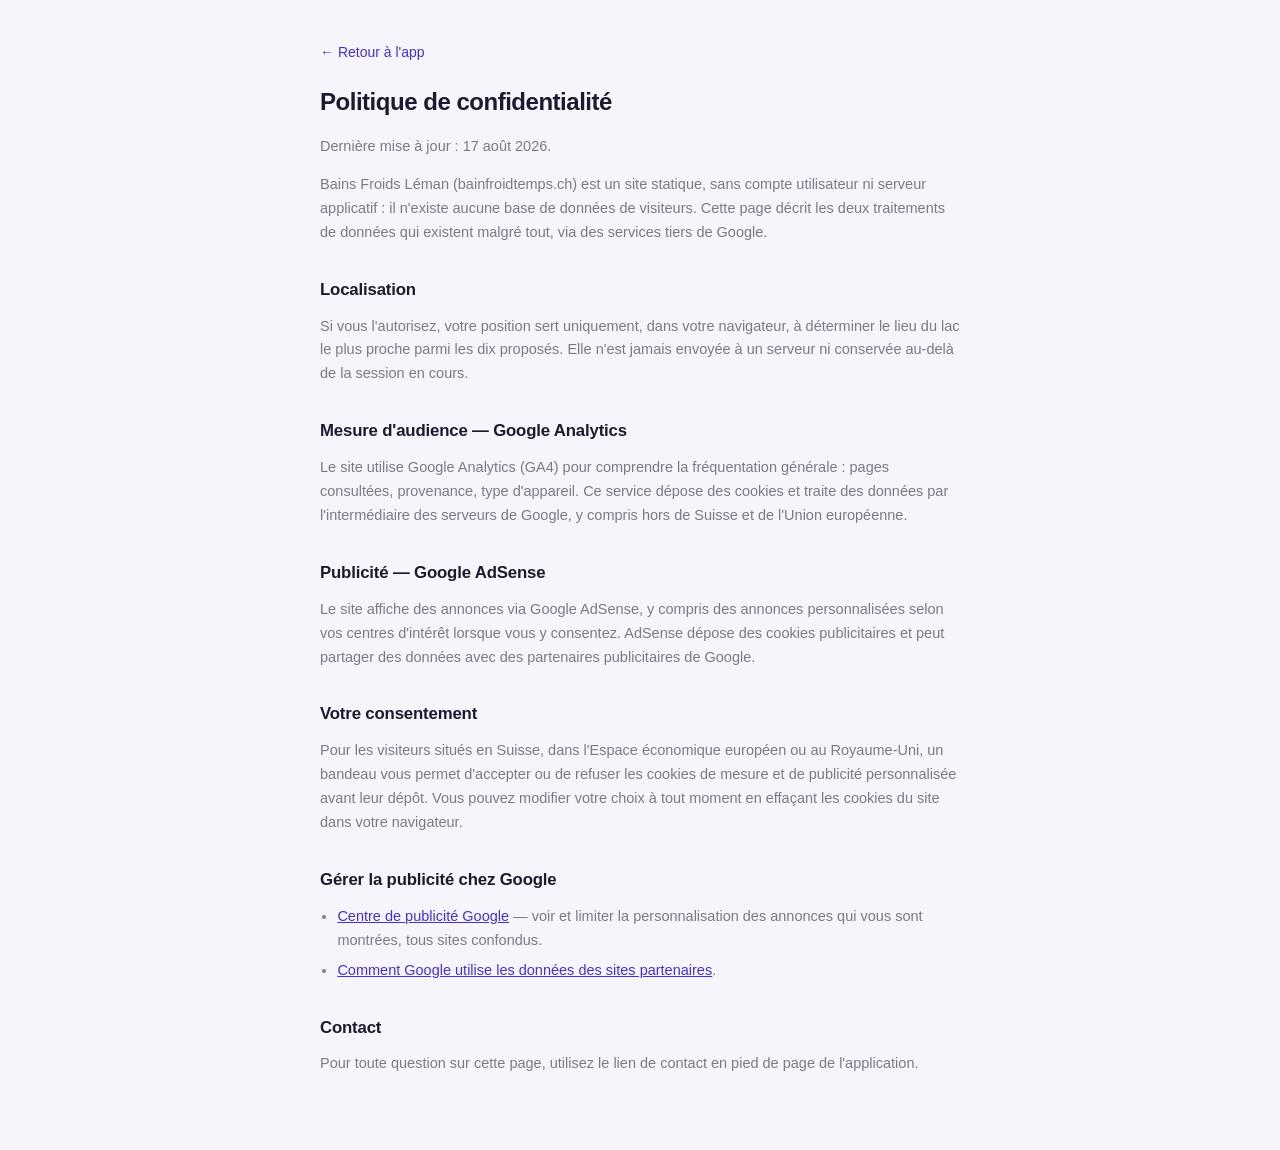
==== privacy.html @ e0126499 "Add Google Analytics and AdSense Auto ads New privacy.html covers what's now collected (GA4 analytic" ====
<!DOCTYPE html>
<html lang="fr-CH">
<head>
<meta charset="utf-8">
<meta name="viewport" content="width=device-width, initial-scale=1, viewport-fit=cover">

<title>Politique de confidentialité — Bains Froids Léman</title>
<meta name="description" content="Quelles données sont collectées sur bainfroidtemps.ch, pourquoi, et comment les gérer.">
<link rel="canonical" href="https://bainfroidtemps.ch/privacy.html">
<meta name="theme-color" content="#ece7fe" media="(prefers-color-scheme: light)">
<meta name="theme-color" content="#13131d" media="(prefers-color-scheme: dark)">
<meta name="color-scheme" content="light dark">
<link rel="icon" type="image/png" sizes="32x32" href="icons/favicon-32.png">

<!-- Google tag (gtag.js) -->
<script async src="https://www.googletagmanager.com/gtag/js?id=G-E22HBW82NT"></script>
<script>
  window.dataLayer = window.dataLayer || [];
  function gtag(){dataLayer.push(arguments);}
  gtag('js', new Date());
  gtag('config', 'G-E22HBW82NT');
</script>

<link rel="stylesheet" href="app.css">
<style>
  /* Page de texte pure : pas d'app derrière, donc pas de fond en vague ni de
     bandeau d'action fixe — juste le conteneur .prose, centré et respirant. */
  body { padding: 40px var(--gutter) 60px; }
  main { max-width: 40rem; margin: 0 auto; }
  .prose ul { margin: 0 0 14px; padding-left: 1.2em; color: var(--ink-soft); font-size: 14.5px; line-height: 1.65; }
  .prose li { margin-bottom: 6px; }
  .back { display: inline-block; margin-bottom: 24px; font-size: 14px; color: var(--accent-ink-on-soft); text-decoration: none; }
</style>
</head>
<body>
<main class="prose">
  <a class="back" href="./">← Retour à l'app</a>
  <h1>Politique de confidentialité</h1>
  <p>Dernière mise à jour : 17 août 2026.</p>

  <p>Bains Froids Léman (bainfroidtemps.ch) est un site statique, sans compte
  utilisateur ni serveur applicatif : il n'existe aucune base de données de
  visiteurs. Cette page décrit les deux traitements de données qui existent
  malgré tout, via des services tiers de Google.</p>

  <h2>Localisation</h2>
  <p>Si vous l'autorisez, votre position sert uniquement, dans votre
  navigateur, à déterminer le lieu du lac le plus proche parmi les dix
  proposés. Elle n'est jamais envoyée à un serveur ni conservée au-delà de la
  session en cours.</p>

  <h2>Mesure d'audience — Google Analytics</h2>
  <p>Le site utilise Google Analytics (GA4) pour comprendre la fréquentation
  générale : pages consultées, provenance, type d'appareil. Ce service dépose
  des cookies et traite des données par l'intermédiaire des serveurs de
  Google, y compris hors de Suisse et de l'Union européenne.</p>

  <h2>Publicité — Google AdSense</h2>
  <p>Le site affiche des annonces via Google AdSense, y compris des annonces
  personnalisées selon vos centres d'intérêt lorsque vous y consentez. AdSense
  dépose des cookies publicitaires et peut partager des données avec des
  partenaires publicitaires de Google.</p>

  <h2>Votre consentement</h2>
  <p>Pour les visiteurs situés en Suisse, dans l'Espace économique européen ou
  au Royaume-Uni, un bandeau vous permet d'accepter ou de refuser les cookies
  de mesure et de publicité personnalisée avant leur dépôt. Vous pouvez
  modifier votre choix à tout moment en effaçant les cookies du site dans
  votre navigateur.</p>

  <h2>Gérer la publicité chez Google</h2>
  <ul>
    <li><a href="https://myadcenter.google.com/" target="_blank" rel="noopener">Centre de publicité Google</a> — voir et limiter la personnalisation des annonces qui vous sont montrées, tous sites confondus.</li>
    <li><a href="https://policies.google.com/technologies/partner-sites" target="_blank" rel="noopener">Comment Google utilise les données des sites partenaires</a>.</li>
  </ul>

  <h2>Contact</h2>
  <p>Pour toute question sur cette page, utilisez le lien de contact en pied
  de page de l'application.</p>
</main>
</body>
</html>
---- app.css ----
/* Température du Léman
 *
 * Identité reprise d'une maquette d'app de réservation : violet et lilas, fonds
 * clairs, cartes blanches très arrondies, icônes en filet, et un histogramme
 * d'affluence — devenu ici « quand y aller », qui répond à la vraie question
 * d'un baigneur. La température ne colore plus le fond : elle colore les barres
 * et les points de la carte, là où elle se compare.
 */

:root {
  --ink: #1b1b2f;
  --ink-soft: rgba(27, 27, 47, .56);
  --rule: rgba(27, 27, 47, .1);
  --paper: #f5f5fb;
  --card: #ffffff;
  --accent: #7b5cf5;
  --accent-ink: #ffffff;
  --accent-soft: #ece7fe;
  /* Violet assombri : l'accent lui-même manque de contraste sur le lilas pâle. */
  --accent-ink-on-soft: #4a2fd0;
  --accent-dim: rgba(123, 92, 245, .16);

  --gutter: 20px;
  --radius: 22px;
  --radius-sm: 16px;
  /* Hauteur du bandeau d'action fixe, encoche comprise : sert à réserver la
     place en bas de page, plutôt que de deviner à chaque endroit qui en a
     besoin. Valeur de repli seulement — `app.js` la mesure et la corrige, car
     elle change avec l'encoche, l'invite d'installation et un libellé qui
     passerait à la ligne. */
  --dock-h: 90px;
}

@media (prefers-color-scheme: dark) {
  :root {
    --ink: #f2f1fa;
    --ink-soft: rgba(242, 241, 250, .58);
    --rule: rgba(242, 241, 250, .13);
    --paper: #13131d;
    --card: #1e1e2c;
    --accent: #a48cff;
    --accent-ink: #17122b;
    --accent-soft: #272041;
    --accent-ink-on-soft: #cfc2ff;
    --accent-dim: rgba(164, 140, 255, .22);
  }
}

* { box-sizing: border-box; }

html {
  -webkit-text-size-adjust: 100%;
  background: var(--paper);
}

body {
  margin: 0;
  color: var(--ink);
  background: var(--paper);
  font: 400 16px/1.5 -apple-system, BlinkMacSystemFont, "SF Pro Text", "Helvetica Neue", Arial, sans-serif;
  overflow-x: hidden;
  -webkit-tap-highlight-color: transparent;
}

/* Bandeau lilas en tête, comme l'illustration de la maquette : il habille le
   haut de l'écran sans que la couleur ne porte d'information. */
.wash {
  position: absolute;
  top: 0;
  left: 0;
  right: 0;
  height: 340px;
  z-index: 0;
  pointer-events: none;
  /* Indispensable : la vague ci-dessous dépasse volontairement de 30 % de chaque
     côté pour pouvoir se déplacer. Sans ce clip, elle élargit le document de
     près de deux cents pixels — `overflow-x: hidden` sur body masque le
     débordement à la peinture, mais iOS laisse quand même déplacer la page au
     doigt, et l'écran se décale entier. */
  overflow: hidden;
  background:
    radial-gradient(120% 90% at 82% -30%, var(--accent-dim) 0%, transparent 68%),
    linear-gradient(var(--accent-soft), transparent 92%);
}

/* Une vague qui traverse le bandeau une fois, à l'ouverture. Elle ne boucle pas :
   un mouvement perpétuel derrière une valeur qu'on vient lire finirait par gêner. */
.wash::after {
  content: '';
  position: absolute;
  left: -30%;
  right: -30%;
  top: 96px;
  height: 200px;
  opacity: 0;
  /* Les dégradés s'éteignent avant les bords de la boîte. À 100 % d'extension
     ils y arrivaient encore visibles, et la vague se terminait sur un trait net. */
  background:
    radial-gradient(52% 52% at 22% 50%, rgba(255, 255, 255, .5) 0%, transparent 72%),
    radial-gradient(44% 48% at 70% 46%, var(--accent-dim) 0%, transparent 74%);
  animation: swell 2.6s cubic-bezier(.25, .6, .3, 1) 120ms 1 both;
}

@keyframes swell {
  0%   { opacity: 0;   transform: translateX(-14%) skewY(-1.6deg); }
  40%  { opacity: .85; }
  100% { opacity: 0;   transform: translateX(12%) skewY(1.2deg); }
}

@media (prefers-color-scheme: dark) {
  .wash::after { mix-blend-mode: screen; }
}

@media (prefers-reduced-motion: reduce) {
  .wash::after { animation: none; display: none; }
}

.app {
  position: relative;
  z-index: 1;
  max-width: 620px;
  margin: 0 auto;
  /* Le bandeau d'action est fixe et flotte par-dessus : sans cette réserve,
     il couvrirait le pied de page plutôt que de simplement le surplomber.
     `--dock-h` inclut déjà l'encoche du bas, mesurée avec le bandeau. */
  padding: 0 calc(env(safe-area-inset-right) + var(--gutter))
           calc(var(--dock-h) + 20px)
           calc(env(safe-area-inset-left) + var(--gutter));
}

/* ------------------------------------------------------------ en-tête */

.screen {
  min-height: 100vh;
  min-height: 100dvh;
  padding-top: calc(env(safe-area-inset-top) + 16px);
  /* Même réserve qu'en pied de page : la carte de durée, centrée par marge
     automatique, ne doit pas se retrouver sous le bandeau fixe. */
  padding-bottom: calc(var(--dock-h) + 12px);
  display: flex;
  flex-direction: column;
}

.top {
  display: flex;
  align-items: center;
  justify-content: space-between;
}

.mark {
  width: 40px;
  height: 28px;
  fill: none;
  stroke: var(--accent);
  stroke-width: 2.2;
  stroke-linecap: round;
}

.tools { display: flex; gap: 6px; }

.ghost {
  width: 40px;
  height: 40px;
  display: grid;
  place-items: center;
  border: 0;
  border-radius: 50%;
  background: var(--card);
  color: var(--ink);
  cursor: pointer;
  box-shadow: 0 1px 3px rgba(27, 27, 47, .06);
}

.ghost svg {
  width: 18px;
  height: 18px;
  fill: none;
  stroke: currentColor;
  stroke-width: 1.8;
  stroke-linecap: round;
  stroke-linejoin: round;
}

.ghost.busy svg { animation: spin 900ms linear infinite; }
@keyframes spin { to { transform: rotate(360deg); } }
@media (prefers-reduced-motion: reduce) { .ghost.busy svg { animation: none; } }

/* ------------------------------------------------------------ où je me baigne */

.whereat {
  display: flex;
  align-items: center;
  flex-wrap: wrap;
  gap: 8px;
  margin: 24px 0 0;
  font-size: 15px;
  color: var(--ink-soft);
}

.whereat label { flex: none; }

.whereat-far {
  flex: none;
  font-size: 12.5px;
  color: var(--ink-soft);
  opacity: .8;
}

/* Pastille violette autour du <select> : le menu reste natif — la roue d'iOS —
   et seule son enveloppe est dessinée. */
.pick {
  position: relative;
  display: inline-flex;
  align-items: center;
  border-radius: 999px;
  background: var(--accent-soft);
}

.pick select {
  /* 16 px au moins : en dessous, iOS zoome sur le champ à l'ouverture. */
  appearance: none;
  -webkit-appearance: none;
  padding: 8px 30px 8px 15px;
  border: 0;
  border-radius: inherit;
  background: transparent;
  color: var(--accent-ink-on-soft);
  font: inherit;
  font-size: 16px;
  font-weight: 600;
  cursor: pointer;
}

.pick select:focus-visible { outline: 2px solid var(--accent); outline-offset: 2px; }

.pick svg {
  position: absolute;
  right: 12px;
  width: 12px;
  height: 13px;
  fill: none;
  stroke: var(--accent-ink-on-soft);
  stroke-width: 2;
  stroke-linecap: round;
  stroke-linejoin: round;
  pointer-events: none;
}

/* Ce que l'app dit du jour : entre le chiffre et les repères, en retrait. */
.greeting {
  max-width: 30ch;
  margin: 0 0 20px;
  font-size: 14.5px;
  line-height: 1.5;
  color: var(--ink-soft);
}

/* ---------------------------------------------------------- température */

.readout {
  display: flex;
  align-items: baseline;
  gap: 12px;
  flex-wrap: wrap;
  margin: 6px 0 18px;
}

.readout-value {
  margin: 0;
  display: flex;
  align-items: flex-start;
  font-family: -apple-system, BlinkMacSystemFont, "SF Pro Display", "Helvetica Neue", Arial, sans-serif;
  font-size: clamp(3.2rem, 16vw, 4.4rem);
  font-weight: 700;
  line-height: .9;
  letter-spacing: -.04em;
  font-variant-numeric: tabular-nums;
}

.readout-value .degree { font-size: .42em; line-height: 1.1; }

.readout-source {
  margin: 0 0 6px;
  font-size: 12px;
  letter-spacing: .04em;
  text-transform: uppercase;
  color: var(--ink-soft);
}

.stale .readout-value { opacity: .45; }

/* Trois repères en filet, sur le modèle des équipements de la maquette. */
.facts {
  display: flex;
  gap: 26px;
  margin: 0 0 20px;
  padding: 0;
  list-style: none;
}

.facts li {
  display: flex;
  flex-direction: column;
  align-items: center;
  gap: 6px;
  font-size: 11px;
  letter-spacing: .04em;
  color: var(--ink-soft);
  text-align: center;
}

.facts svg {
  width: 20px;
  height: 20px;
  fill: none;
  stroke: var(--accent);
  stroke-width: 1.7;
  stroke-linecap: round;
  stroke-linejoin: round;
}

.facts b { display: block; color: var(--ink); font-size: 12.5px; font-weight: 600; }

/* La régularité, en une ligne — jamais un chiffre isolé mis en avant comme un
   score, jamais de badge. Le pastille d'accent est la seule insistance. */
.streak {
  display: flex;
  align-items: baseline;
  gap: 7px;
  margin: -6px 0 20px;
  font-size: 13.5px;
  color: var(--ink-soft);
}

.streak::before {
  content: '';
  width: 6px;
  height: 6px;
  border-radius: 50%;
  background: var(--accent);
  flex: none;
}

.streak[hidden] { display: none; }

/* ---------------------------------------------------------------- cartes */

.card {
  display: block;
  margin-bottom: 12px;
  padding: 18px;
  border-radius: var(--radius);
  background: var(--card);
  box-shadow: 0 1px 3px rgba(27, 27, 47, .05);
}

.card-title {
  margin: 0 0 14px;
  font-size: 11.5px;
  font-weight: 600;
  letter-spacing: .13em;
  text-transform: uppercase;
  color: var(--ink-soft);
}

/* Précision sous le réglage : la règle appliquée, ou son plafond. */
.card-note {
  margin: 14px 0 0;
  font-size: 12.5px;
  line-height: 1.5;
  text-align: center;
  color: var(--ink-soft);
}

/* L'écran ne porte plus qu'une carte : elle flotte entre la lecture chiffrée et
   le bouton, plutôt que de laisser tout le vide s'accumuler d'un seul côté. */
.screen .card { margin: auto 0; }

/* Réglage de la durée : moins, valeur, plus, centrés sur une même ligne. */
.bath-stepper {
  display: flex;
  align-items: center;
  justify-content: center;
  gap: 22px;
}

.round {
  width: 42px;
  height: 42px;
  flex: none;
  border: 0;
  border-radius: 50%;
  background: var(--accent-soft);
  color: var(--accent);
  font: 400 21px/1 -apple-system, BlinkMacSystemFont, sans-serif;
  cursor: pointer;
}

.bath-duration {
  margin: 0;
  min-width: 112px;
  display: flex;
  align-items: baseline;
  justify-content: center;
  gap: 6px;
  font-family: -apple-system, BlinkMacSystemFont, "SF Pro Display", sans-serif;
  font-size: 2.5rem;
  font-weight: 700;
  line-height: 1;
  letter-spacing: -.03em;
  font-variant-numeric: tabular-nums;
}

.bath-unit {
  font-size: .3em;
  font-weight: 600;
  letter-spacing: .1em;
  text-transform: uppercase;
  color: var(--ink-soft);
}

/* ---------------------------------------------------------------- action */

/* Toujours à l'écran, quel que soit le défilement : le geste de lancement ne
   doit dépendre ni de remonter pour le retrouver, ni d'un excès de prudence
   pour l'éviter par mégarde en parcourant la carte ou la courbe. Un dégradé
   plutôt qu'un fond plat, pour que le contenu qui défile dessous s'estompe au
   lieu de s'interrompre net sous le bouton. */
.cta-dock {
  position: fixed;
  left: 0;
  right: 0;
  bottom: 0;
  z-index: 5;
  padding: 16px var(--gutter) calc(env(safe-area-inset-bottom) + 16px);
  background: linear-gradient(to top, var(--paper) 60%, transparent);
  pointer-events: none;
}

.cta-dock .cta { pointer-events: auto; }

.cta {
  display: flex;
  align-items: center;
  justify-content: center;
  gap: 10px;
  width: 100%;
  max-width: 620px;
  margin: 0 auto;
  padding: 17px 20px;
  border: 0;
  border-radius: var(--radius);
  background: var(--accent);
  color: var(--accent-ink);
  font: inherit;
  font-size: 16px;
  font-weight: 600;
  cursor: pointer;
  box-shadow: 0 6px 18px rgba(123, 92, 245, .28);
}

/* Sans cette règle, le focus programmatique (l'onboarding porte le focus sur
   son premier bouton à l'ouverture) retombe sur l'anneau noir par défaut du
   navigateur, anguleux sur une pilule. */
.cta:focus-visible { outline: 2px solid var(--accent); outline-offset: 3px; }

.cta-icon { width: 14px; height: 14px; fill: currentColor; }

/* ---------------------------------------------------------------- blocs */

.block { margin-top: 30px; }

.micro {
  margin: 0 0 16px;
  display: flex;
  align-items: baseline;
  justify-content: space-between;
  gap: 12px;
  font-size: 15px;
  font-weight: 600;
  letter-spacing: -.01em;
}

.micro-note {
  font-size: 11.5px;
  font-weight: 400;
  letter-spacing: .03em;
  color: var(--ink-soft);
}

.micro-note a { color: inherit; }

/* ------------------------------------------------------------ courbe 7 jours */

.chart svg { display: block; width: 100%; height: auto; overflow: visible; }
.chart .base { stroke: var(--rule); stroke-width: 1; }
.chart .axis { fill: var(--ink-soft); font-size: 9px; letter-spacing: .06em; }
.chart .line { fill: none; stroke: var(--accent); stroke-width: 2.2; stroke-linecap: round; stroke-linejoin: round; }
.chart .line-future { stroke-dasharray: 2 5; opacity: .55; }
.chart .now { fill: var(--accent); }
.chart .empty { fill: var(--ink-soft); font-size: 11px; }

.legend { display: flex; align-items: center; gap: 7px; margin: 14px 0 0; }
.legend .key { width: 15px; border-top: 2.2px solid var(--accent); }
.legend .key-future { border-top-style: dotted; opacity: .55; margin-left: 8px; }

/* ---------------------------------------------------------- carte du lac */

.map {
  min-height: 180px;
  margin: 0 -4px;
}

.map svg { display: block; width: 100%; height: auto; overflow: visible; }

.map .shore {
  fill: var(--accent-soft);
  stroke: var(--accent);
  stroke-width: 1;
  stroke-opacity: .35;
}

/* Zone sensible unique, au-dessus du dessin ; le choix se fait à la distance. */
.map .hitarea { fill: transparent; cursor: pointer; }
.map .lab, .map .nom, .map .dot, .map .ring { pointer-events: none; }
.map .ring { fill: none; stroke: var(--accent); stroke-width: 1.8; }

.map .lab {
  fill: var(--ink);
  font-size: 10px;
  font-weight: 700;
  font-variant-numeric: tabular-nums;
  letter-spacing: -.02em;
}

.map .nom {
  fill: var(--ink-soft);
  font-size: 7px;
  letter-spacing: .1em;
  text-transform: uppercase;
}

.map .spot.on .nom { fill: var(--ink); }
.map .spot:focus { outline: none; }
.map .spot:focus-visible .dot { stroke: var(--accent); stroke-width: 2; }

.map .me-dot { fill: var(--ink); }
.map .me-halo { fill: var(--accent-dim); stroke: var(--ink); stroke-width: 1; }

/* ---------------------------------------------------------- contenu rédigé */

/* Sous l'app, pas dedans : l'écran de préparation reste nu, et le texte qui
   rend le site trouvable vit plus bas, pour qui descend. */
.prose { max-width: 40rem; }

.prose h1 {
  margin: 0 0 18px;
  font-size: 1.5rem;
  font-weight: 700;
  line-height: 1.25;
  letter-spacing: -.02em;
}

.prose h2 {
  margin: 34px 0 14px;
  font-size: 1.05rem;
  font-weight: 600;
  line-height: 1.3;
  letter-spacing: -.01em;
}

.prose p {
  margin: 0 0 14px;
  font-size: 14.5px;
  line-height: 1.65;
  color: var(--ink-soft);
}

.prose p b, .prose dd b { color: var(--ink); font-weight: 600; }
.prose a { color: var(--accent-ink-on-soft); }

/* Les dix lieux et leur température : la même donnée que la carte, en texte —
   donc lisible par un robot, un lecteur d'écran et un œil pressé. */
.temps {
  display: grid;
  grid-template-columns: repeat(auto-fit, minmax(150px, 1fr));
  gap: 2px 18px;
  margin: 0 0 10px;
  padding: 16px 18px;
  border-radius: var(--radius);
  background: var(--card);
  list-style: none;
}

.temps li {
  display: flex;
  align-items: baseline;
  justify-content: space-between;
  gap: 12px;
  padding: 7px 0;
  font-size: 14px;
}

.temps li + li { border-top: 1px solid var(--rule); }
.temps span { color: var(--ink-soft); }
.temps b { font-weight: 600; font-variant-numeric: tabular-nums; white-space: nowrap; }

.temps-stamp {
  margin: 0 0 20px;
  font-size: 11.5px;
  letter-spacing: .02em;
  color: var(--ink-soft);
}

/* Quatre exemples de durée : plus parlant qu'une règle énoncée seule. */
.duree-list {
  display: flex;
  flex-wrap: wrap;
  gap: 10px;
  margin: 0 0 18px;
  padding: 0;
  list-style: none;
}

.duree-list li {
  flex: 1 1 128px;
  padding: 13px 14px;
  border-radius: var(--radius-sm);
  background: var(--accent-soft);
}

.duree-list b {
  display: block;
  font-size: 17px;
  font-weight: 700;
  color: var(--accent-ink-on-soft);
}

.duree-list span { font-size: 12px; line-height: 1.4; color: var(--ink-soft); }

.faq { margin: 0; }

.faq dt {
  margin: 20px 0 6px;
  font-size: 14.5px;
  font-weight: 600;
  line-height: 1.4;
}

.faq dd {
  margin: 0;
  font-size: 14px;
  line-height: 1.65;
  color: var(--ink-soft);
}

/* ------------------------------------------------------------------ soutien */

.support { text-align: center; }

/* Pastille en filet, sur le lilas pâle : présente sans réclamer. Le violet
   plein reste réservé au bouton de lancement. */
.coffee {
  display: inline-flex;
  align-items: center;
  gap: 9px;
  padding: 12px 20px;
  border: 1px solid var(--accent-dim);
  border-radius: 999px;
  background: var(--accent-soft);
  color: var(--accent-ink-on-soft);
  font-size: 14.5px;
  font-weight: 600;
  text-decoration: none;
}

.coffee svg {
  width: 19px;
  height: 19px;
  fill: none;
  stroke: currentColor;
  stroke-width: 1.7;
  stroke-linecap: round;
  stroke-linejoin: round;
}

.support .micro-note {
  max-width: 34ch;
  margin: 12px auto 0;
  line-height: 1.6;
}

/* Troisième niveau d'insistance : contour seul. Le violet plein est au bouton de
   lancement, le lilas au café, et ce contour à ce qui ne concerne qu'une partie
   des visiteurs. */
.commission {
  display: inline-flex;
  align-items: center;
  gap: 12px;
  margin-top: 22px;
  padding: 13px 20px;
  border: 1px solid var(--rule);
  border-radius: var(--radius);
  background: var(--card);
  color: var(--ink);
  font-size: 13px;
  line-height: 1.4;
  text-align: left;
  text-decoration: none;
}

.commission svg {
  flex: none;
  width: 22px;
  height: 22px;
  fill: none;
  stroke: var(--accent);
  stroke-width: 1.6;
  stroke-linecap: round;
  stroke-linejoin: round;
}

.commission span { color: var(--ink-soft); }
.commission b { display: block; color: var(--accent-ink-on-soft); font-weight: 600; }

/* -------------------------------------------------------------- pied de page */

.foot { margin-top: 34px; }
.foot .micro-note { max-width: 46ch; line-height: 1.6; }

.diag { margin-top: 18px; }
.diag summary { cursor: pointer; }

.diag pre {
  margin: 12px 0 0;
  padding: 12px;
  border-radius: var(--radius-sm);
  background: var(--card);
  white-space: pre-wrap;
  word-break: break-word;
  font-size: 10.5px;
  line-height: 1.6;
  color: var(--ink-soft);
}

/* ------------------------------------------------------ sécurité d'accueil */

/* Même position, même fond que le minuteur : c'est la même idée de dialogue
   plein écran, réutilisée. Mais sans le fond profond de l'immersion — on lit
   une information, on ne traverse pas un moment. */
.onboarding {
  position: fixed;
  inset: 0;
  z-index: 11;
  display: grid;
  place-items: center;
  padding: calc(env(safe-area-inset-top) + 24px) 22px calc(env(safe-area-inset-bottom) + 24px);
  background: var(--paper);
  background-image: radial-gradient(120% 60% at 80% -20%, var(--accent-dim) 0%, transparent 70%);
  text-align: center;
  overflow-y: auto;
}

.onboarding[hidden] { display: none; }

.onb-step { display: none; width: 100%; max-width: 420px; }
.onboarding[data-step="safety"] .onb-step[data-step="safety"],
.onboarding[data-step="health"] .onb-step[data-step="health"] { display: block; }

.onb-lead {
  margin: 10px 0 22px;
  font-size: 14.5px;
  line-height: 1.55;
  color: var(--ink-soft);
}

.onb-emergency {
  margin: 0 0 22px;
  font-size: 14px;
}

.onb-emergency b { font-size: 15px; }

.onb-step .cta { margin-bottom: 14px; }

/* ------------------------------------------------- consignes et minuteur */

.timer {
  position: fixed;
  inset: 0;
  z-index: 10;
  display: grid;
  place-items: center;
  padding: calc(env(safe-area-inset-top) + 24px) 22px calc(env(safe-area-inset-bottom) + 24px);
  background: var(--paper);
  background-image: radial-gradient(120% 60% at 80% -20%, var(--accent-dim) 0%, transparent 70%);
  text-align: center;
  overflow-y: auto;
}

.timer[hidden] { display: none; }

/* Un seul des trois panneaux à la fois : consignes, immersion, bilan. */
.timer .brief, .timer .timer-inner, .timer .after { display: none; }
.timer[data-state="briefing"] .brief,
.timer[data-state="running"] .timer-inner,
.timer[data-state="after"] .after { display: block; }

/* Pendant l'immersion, l'écran change de nature : fond profond, texte clair.
   On ne lit plus une donnée, on traverse un moment — et un fond sombre se
   regarde mieux les yeux pleins d'eau, à l'aube comme au crépuscule. */
.timer[data-state="running"],
.timer[data-state="after"] {
  --ink: #f4f2ff;
  --ink-soft: rgba(244, 242, 255, .62);
  --rule: rgba(244, 242, 255, .16);
  --card: rgba(255, 255, 255, .07);
  --accent: #b9a5ff;
  --accent-ink: #1b1436;
  --accent-dim: rgba(185, 165, 255, .22);
  color: var(--ink);
  background: #171233;
  background-image:
    radial-gradient(120% 80% at 50% -10%, #3a2a72 0%, transparent 72%),
    radial-gradient(90% 70% at 10% 110%, #14324d 0%, transparent 70%);
}

.timer[data-state="running"] .timer-warn,
.timer[data-state="after"] .after-facts { background: var(--card); }

.brief, .timer-inner, .after { width: 100%; max-width: 420px; }

.timer-phase {
  margin: 0;
  font-size: 11.5px;
  font-weight: 600;
  letter-spacing: .16em;
  text-transform: uppercase;
  color: var(--accent);
}

.brief-duration {
  margin: 10px 0 22px;
  display: flex;
  align-items: baseline;
  justify-content: center;
  gap: 8px;
  font-family: -apple-system, BlinkMacSystemFont, "SF Pro Display", sans-serif;
  font-size: 2.6rem;
  font-weight: 700;
  letter-spacing: -.03em;
}

.brief-list {
  list-style: none;
  margin: 0 0 28px;
  padding: 18px;
  border-radius: var(--radius);
  background: var(--card);
  text-align: left;
  font-size: 14px;
  line-height: 1.5;
}

.brief-list li {
  padding: 10px 0 10px 20px;
  position: relative;
}

.brief-list li + li { border-top: 1px solid var(--rule); }

.brief-list li::before {
  content: '';
  position: absolute;
  left: 2px;
  top: 19px;
  width: 7px;
  height: 7px;
  border-radius: 50%;
  background: var(--accent);
}

.hold { display: grid; place-items: center; gap: 12px; }

.hold-btn {
  position: relative;
  width: 116px;
  height: 116px;
  padding: 0;
  border: 0;
  border-radius: 50%;
  background: var(--card);
  color: var(--ink);
  cursor: pointer;
  box-shadow: 0 6px 20px rgba(123, 92, 245, .18);
  -webkit-touch-callout: none;
  -webkit-user-select: none;
  user-select: none;
  touch-action: none;
}

.hold-btn svg {
  position: absolute;
  inset: 0;
  width: 100%;
  height: 100%;
  transform: rotate(-90deg);
}

.hold-track { fill: none; stroke: var(--accent-dim); stroke-width: 6; }
.hold-fill { fill: none; stroke: var(--accent); stroke-width: 6; stroke-linecap: round; }

.hold-label {
  position: relative;
  font-size: 14px;
  font-weight: 600;
}

.hold-btn.held { transform: scale(.97); }
.hold-btn.held .hold-label { opacity: .6; }

@media (prefers-reduced-motion: no-preference) {
  .hold-btn { transition: transform 160ms ease; }
}

.brief .link-btn { margin-top: 20px; }

.brief-sources {
  margin: 18px 0 0;
  font-size: 10.5px;
  line-height: 1.6;
  color: var(--ink-soft);
}

.brief-sources a { color: inherit; }

/* ---------------------------------------------------------- immersion */

.timer-clock {
  margin: 10px 0 0;
  font-family: -apple-system, BlinkMacSystemFont, "SF Pro Display", sans-serif;
  font-size: clamp(4.2rem, 24vw, 6.6rem);
  font-weight: 700;
  line-height: .9;
  letter-spacing: -.04em;
  font-variant-numeric: tabular-nums;
}

.timer-hint {
  margin: 12px auto 0;
  max-width: 26ch;
  font-size: 15px;
  line-height: 1.45;
}

.breath { position: relative; display: grid; place-items: center; height: 128px; margin: 16px 0 4px; }
.breath[hidden] { display: none; }

.breath-ring {
  position: absolute;
  width: 112px;
  height: 112px;
  border: 2.5px solid var(--accent);
  border-radius: 50%;
  opacity: .35;
  transform: scale(.62);
  transition: transform 200ms linear, opacity 200ms linear;
}

.breath-word {
  position: relative;
  font-size: 13px;
  font-weight: 600;
  letter-spacing: .12em;
  text-transform: uppercase;
}

.timer-bar {
  margin: 24px 0 10px;
  height: 6px;
  border-radius: 6px;
  background: var(--accent-dim);
  overflow: hidden;
}

.timer-bar span {
  display: block;
  height: 100%;
  width: 0;
  border-radius: 6px;
  background: var(--accent);
  transition: width 250ms linear;
}

.timer-meta, .timer-note {
  margin: 0;
  font-size: 11px;
  letter-spacing: .06em;
  text-transform: uppercase;
  color: var(--ink-soft);
}

.timer-warn {
  margin: 22px auto 0;
  max-width: 32ch;
  padding: 13px 15px;
  border-radius: var(--radius-sm);
  background: var(--card);
  font-size: 13px;
  line-height: 1.45;
}

.timer[data-phase="done"] .timer-warn { background: var(--accent); color: var(--accent-ink); }
.timer[data-phase="done"] .timer-clock { animation: pulse 1.4s ease-in-out infinite; }

@keyframes pulse { 50% { opacity: .45; } }
@media (prefers-reduced-motion: reduce) {
  .timer[data-phase="done"] .timer-clock { animation: none; }
  .timer-bar span, .breath-ring { transition: none; }
}

.timer-actions {
  display: flex;
  flex-direction: column;
  align-items: center;
  gap: 6px;
  margin-top: 24px;
}

.timer-actions .cta { max-width: 260px; margin: 0; }

/* ------------------------------------------------------------ après le bain */

.after-word {
  margin: 0;
  font-family: -apple-system, BlinkMacSystemFont, "SF Pro Display", sans-serif;
  font-size: clamp(2.8rem, 15vw, 4rem);
  font-weight: 700;
  line-height: 1;
  letter-spacing: -.04em;
}

.after-line {
  margin: 12px auto 30px;
  max-width: 26ch;
  font-size: 15px;
  line-height: 1.5;
  color: var(--ink-soft);
}

.after-facts {
  display: flex;
  gap: 10px;
  margin: 0 0 20px;
  padding: 18px 10px;
  border-radius: var(--radius);
}

.after-facts p {
  flex: 1;
  margin: 0;
}

.after-facts b {
  display: block;
  font-family: -apple-system, BlinkMacSystemFont, "SF Pro Display", sans-serif;
  font-size: 2.1rem;
  font-weight: 700;
  line-height: 1.1;
  letter-spacing: -.03em;
  font-variant-numeric: tabular-nums;
}

.after-facts span {
  font-size: 11px;
  letter-spacing: .1em;
  text-transform: uppercase;
  color: var(--ink-soft);
}

/* Le bilan de régularité : une phrase, jamais un tableau de bord. */
.after-stats {
  margin: 0 0 26px;
  font-size: 13.5px;
  color: var(--accent);
}

/* Une fois l'immersion inscrite, le bouton reste lisible mais ne se represse pas. */
.after .cta:disabled {
  background: var(--accent-dim);
  color: var(--ink-soft);
  box-shadow: none;
  cursor: default;
}

.cta-tick {
  width: 15px;
  height: 15px;
  fill: none;
  stroke: currentColor;
  stroke-width: 2.2;
  stroke-linecap: round;
  stroke-linejoin: round;
}

body.timing { overflow: hidden; }

/* ------------------------------------------------------- invite & message */

.link-btn {
  border: 0;
  padding: 6px;
  background: none;
  color: var(--accent);
  font: inherit;
  font-weight: 500;
  cursor: pointer;
}

/* Une ligne au pied de page, dans la taille des mentions de sources : elle se
   remarque quand on cherche à installer, et ne coûte rien au reste du temps. */
.install {
  display: flex;
  align-items: flex-start;
  gap: 9px;
  margin: 0 0 18px;
  font-size: 11.5px;
  line-height: 1.6;
  letter-spacing: .02em;
  color: var(--ink-soft);
}

.install[hidden] { display: none; }

.install svg {
  flex: none;
  width: 15px;
  height: 15px;
  margin-top: 2px;
  fill: none;
  stroke: var(--accent);
  stroke-width: 1.7;
  stroke-linecap: round;
  stroke-linejoin: round;
}

.install b { color: var(--ink); font-weight: 600; }

.install .link-btn {
  flex: none;
  padding: 0;
  font-size: 11.5px;
  text-decoration: underline;
}

.toast {
  position: fixed;
  left: 50%;
  transform: translateX(-50%);
  /* Au-dessus du bandeau, invite d'installation comprise puisque `--dock-h` la
     mesure : sinon le message passait derrière. */
  bottom: calc(var(--dock-h) + 16px);
  z-index: 6;
  max-width: calc(100% - 44px);
  padding: 11px 18px;
  border-radius: 999px;
  background: var(--ink);
  color: var(--paper);
  font-size: 13.5px;
  text-align: center;
}

/* ------------------------------------------------------------- balayage */

@keyframes enter-from-right {
  from { opacity: 0; transform: translateX(20px); }
  to { opacity: 1; transform: none; }
}

@keyframes enter-from-left {
  from { opacity: 0; transform: translateX(-20px); }
  to { opacity: 1; transform: none; }
}

.enter-next { animation: enter-from-right 260ms cubic-bezier(.22, .61, .36, 1); }
.enter-prev { animation: enter-from-left 260ms cubic-bezier(.22, .61, .36, 1); }

@media (prefers-reduced-motion: reduce) {
  .enter-next, .enter-prev { animation: none; }
}

.readout-value { -webkit-user-select: none; user-select: none; }
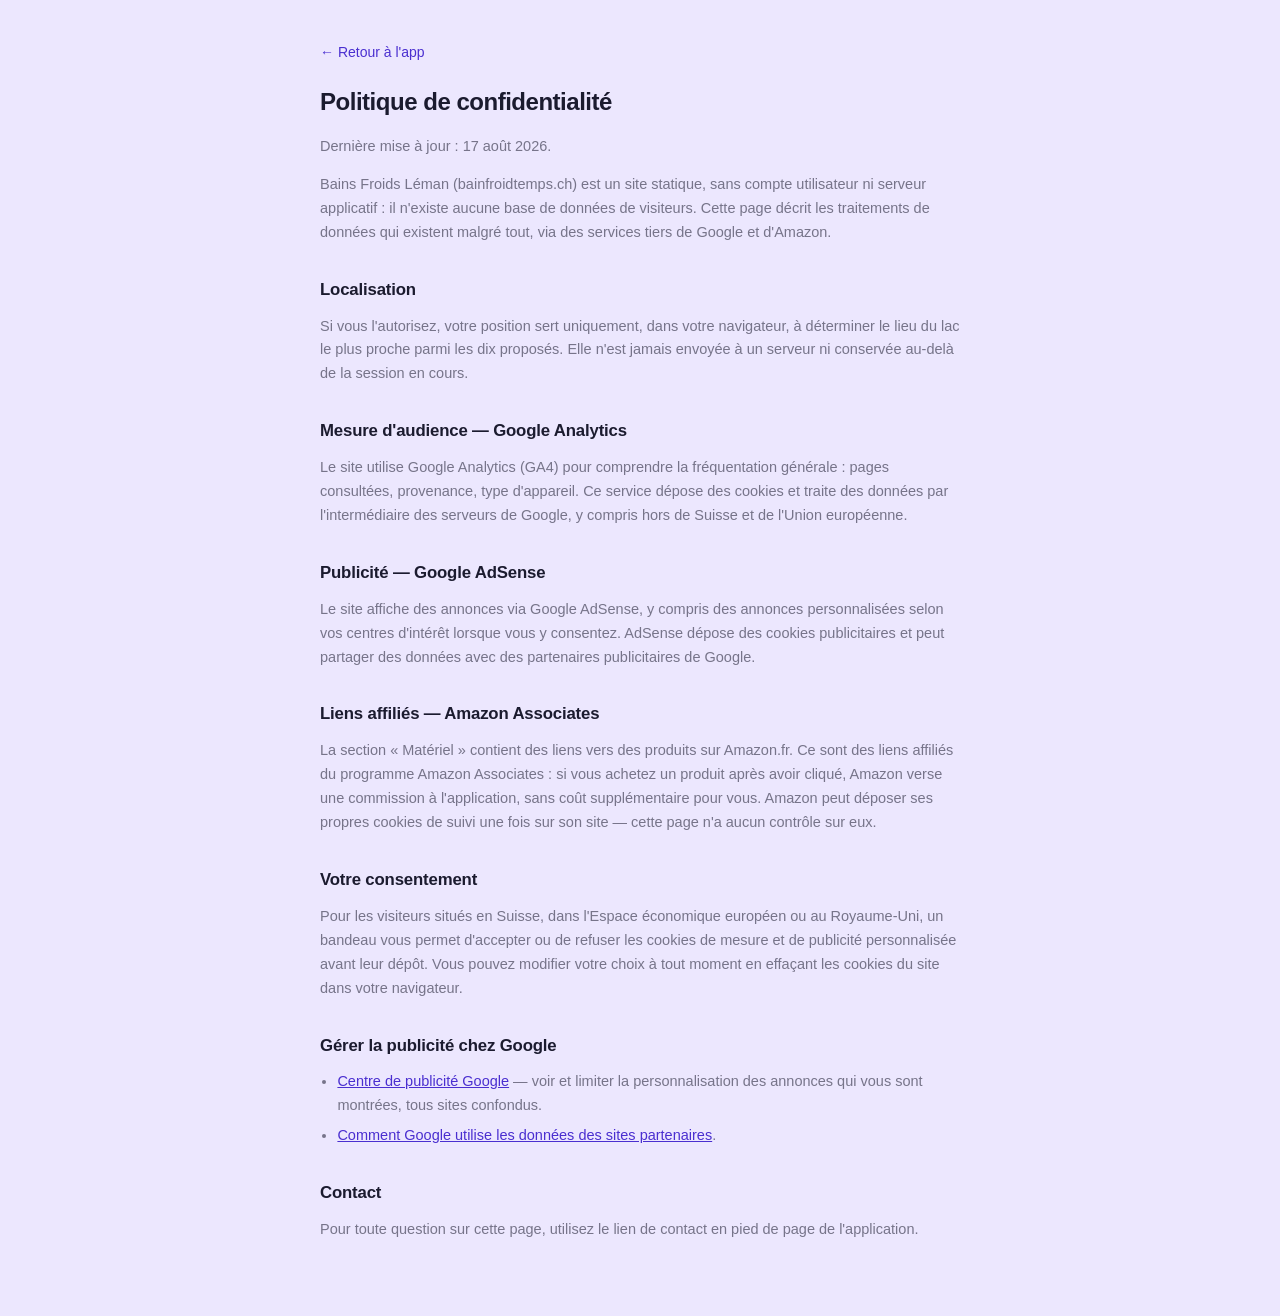
==== commit 638c1903: "Add affiliate gear links, fix stale no-ads claims New "Matériel" section links five Amazon Associate" ====
--- a/privacy.html
+++ b/privacy.html
@@ -40,8 +40,8 @@
 
   <p>Bains Froids Léman (bainfroidtemps.ch) est un site statique, sans compte
   utilisateur ni serveur applicatif : il n'existe aucune base de données de
-  visiteurs. Cette page décrit les deux traitements de données qui existent
-  malgré tout, via des services tiers de Google.</p>
+  visiteurs. Cette page décrit les traitements de données qui existent malgré
+  tout, via des services tiers de Google et d'Amazon.</p>
 
   <h2>Localisation</h2>
   <p>Si vous l'autorisez, votre position sert uniquement, dans votre
@@ -60,6 +60,14 @@
   personnalisées selon vos centres d'intérêt lorsque vous y consentez. AdSense
   dépose des cookies publicitaires et peut partager des données avec des
   partenaires publicitaires de Google.</p>
+
+  <h2>Liens affiliés — Amazon Associates</h2>
+  <p>La section « Matériel » contient des liens vers des produits sur Amazon.fr.
+  Ce sont des liens affiliés du programme Amazon Associates&nbsp;: si vous
+  achetez un produit après avoir cliqué, Amazon verse une commission à
+  l'application, sans coût supplémentaire pour vous. Amazon peut déposer ses
+  propres cookies de suivi une fois sur son site — cette page n'a aucun
+  contrôle sur eux.</p>
 
   <h2>Votre consentement</h2>
   <p>Pour les visiteurs situés en Suisse, dans l'Espace économique européen ou
--- a/app.css
+++ b/app.css
@@ -131,11 +131,9 @@
 /* ------------------------------------------------------------ en-tête */
 
 .screen {
-  min-height: 100vh;
-  min-height: 100dvh;
   padding-top: calc(env(safe-area-inset-top) + 16px);
-  /* Même réserve qu'en pied de page : la carte de durée, centrée par marge
-     automatique, ne doit pas se retrouver sous le bandeau fixe. */
+  /* Même réserve qu'en pied de page : la carte de durée ne doit pas se
+     retrouver sous le bandeau fixe. */
   padding-bottom: calc(var(--dock-h) + 12px);
   display: flex;
   flex-direction: column;
@@ -372,9 +370,7 @@
   color: var(--ink-soft);
 }
 
-/* L'écran ne porte plus qu'une carte : elle flotte entre la lecture chiffrée et
-   le bouton, plutôt que de laisser tout le vide s'accumuler d'un seul côté. */
-.screen .card { margin: auto 0; }
+.screen .card { margin: 28px 0 0; }
 
 /* Réglage de la durée : moins, valeur, plus, centrés sur une même ligne. */
 .bath-stepper {
@@ -652,6 +648,53 @@
   font-size: 14px;
   line-height: 1.65;
   color: var(--ink-soft);
+}
+
+/* ------------------------------------------------------------------ matériel */
+
+/* Même filet que les liens de soutien plus bas plutôt qu'un fond plein : ce
+   sont des suggestions, pas la décision que l'app existe pour donner. */
+.gear-list {
+  margin: 0 0 14px;
+  padding: 0;
+  list-style: none;
+  border: 1px solid var(--rule);
+  border-radius: var(--radius);
+  overflow: hidden;
+}
+
+.gear-list li + li { border-top: 1px solid var(--rule); }
+
+.gear-list a {
+  display: flex;
+  align-items: center;
+  justify-content: space-between;
+  gap: 12px;
+  padding: 14px 16px;
+  color: inherit;
+  text-decoration: none;
+}
+
+.gear-name {
+  display: block;
+  font-size: 14.5px;
+  font-weight: 600;
+  color: var(--ink);
+}
+
+.gear-note {
+  display: block;
+  margin-top: 2px;
+  font-size: 12.5px;
+  line-height: 1.4;
+  color: var(--ink-soft);
+}
+
+.gear-list a::after {
+  content: '↗';
+  flex: none;
+  color: var(--ink-soft);
+  font-size: 14px;
 }
 
 /* ------------------------------------------------------------------ soutien */
@@ -1190,3 +1233,50 @@
 }
 
 .readout-value { -webkit-user-select: none; user-select: none; }
+
+/* --------------------------------------------------------- bureau (≥ 720px) */
+
+/* En dessous, la fenêtre EST l'écran de l'app. Au-delà, elle déborde large-
+   ment d'un contenu pensé pour un téléphone : sans traitement, la colonne
+   flotte collée en haut d'un vide. On présente plutôt l'app comme un
+   panneau posé sur le même violet pâle que la vague d'accueil, plus large
+   pour que le chiffre, la carte du lac et la courbe (déjà fluides, en
+   `width: 100%`) profitent vraiment de la place. Le minuteur et
+   l'introduction (`.timer`, `.onboarding`) n'ont pas ce problème : déjà des
+   recouvrements plein écran qui centrent une colonne à 420px, ils restent
+   inchangés. */
+@media (min-width: 720px) {
+  body { background: var(--accent-soft); }
+
+  .app {
+    max-width: 680px;
+    margin: 48px auto;
+    background: var(--card);
+    border-radius: calc(var(--radius) + 6px);
+    box-shadow: 0 30px 70px rgba(27, 27, 47, .18);
+    overflow: hidden;
+  }
+
+  .screen {
+    padding-top: 32px;
+  }
+
+  /* Le chiffre reste plafonné à 4.4rem par le clamp() mobile (pensé pour la
+     largeur d'un téléphone, pas d'une fenêtre) : sur un panneau à 680px, il
+     resterait de la même taille que sur un petit écran, alors que tout
+     l'espace autour de lui a grandi. */
+  .readout-value { font-size: 5.4rem; }
+
+  /* Le bandeau reste fixe — le geste de lancement doit rester joignable
+     depuis la carte du lac et la courbe plus bas, pas seulement depuis
+     l'écran de préparation — mais recentré sur la largeur du panneau
+     plutôt que sur celle, bien plus large, de la fenêtre. */
+  .cta-dock {
+    left: 50%;
+    right: auto;
+    width: 100%;
+    max-width: 680px;
+    transform: translateX(-50%);
+    background: linear-gradient(to top, var(--card) 60%, transparent);
+  }
+}
